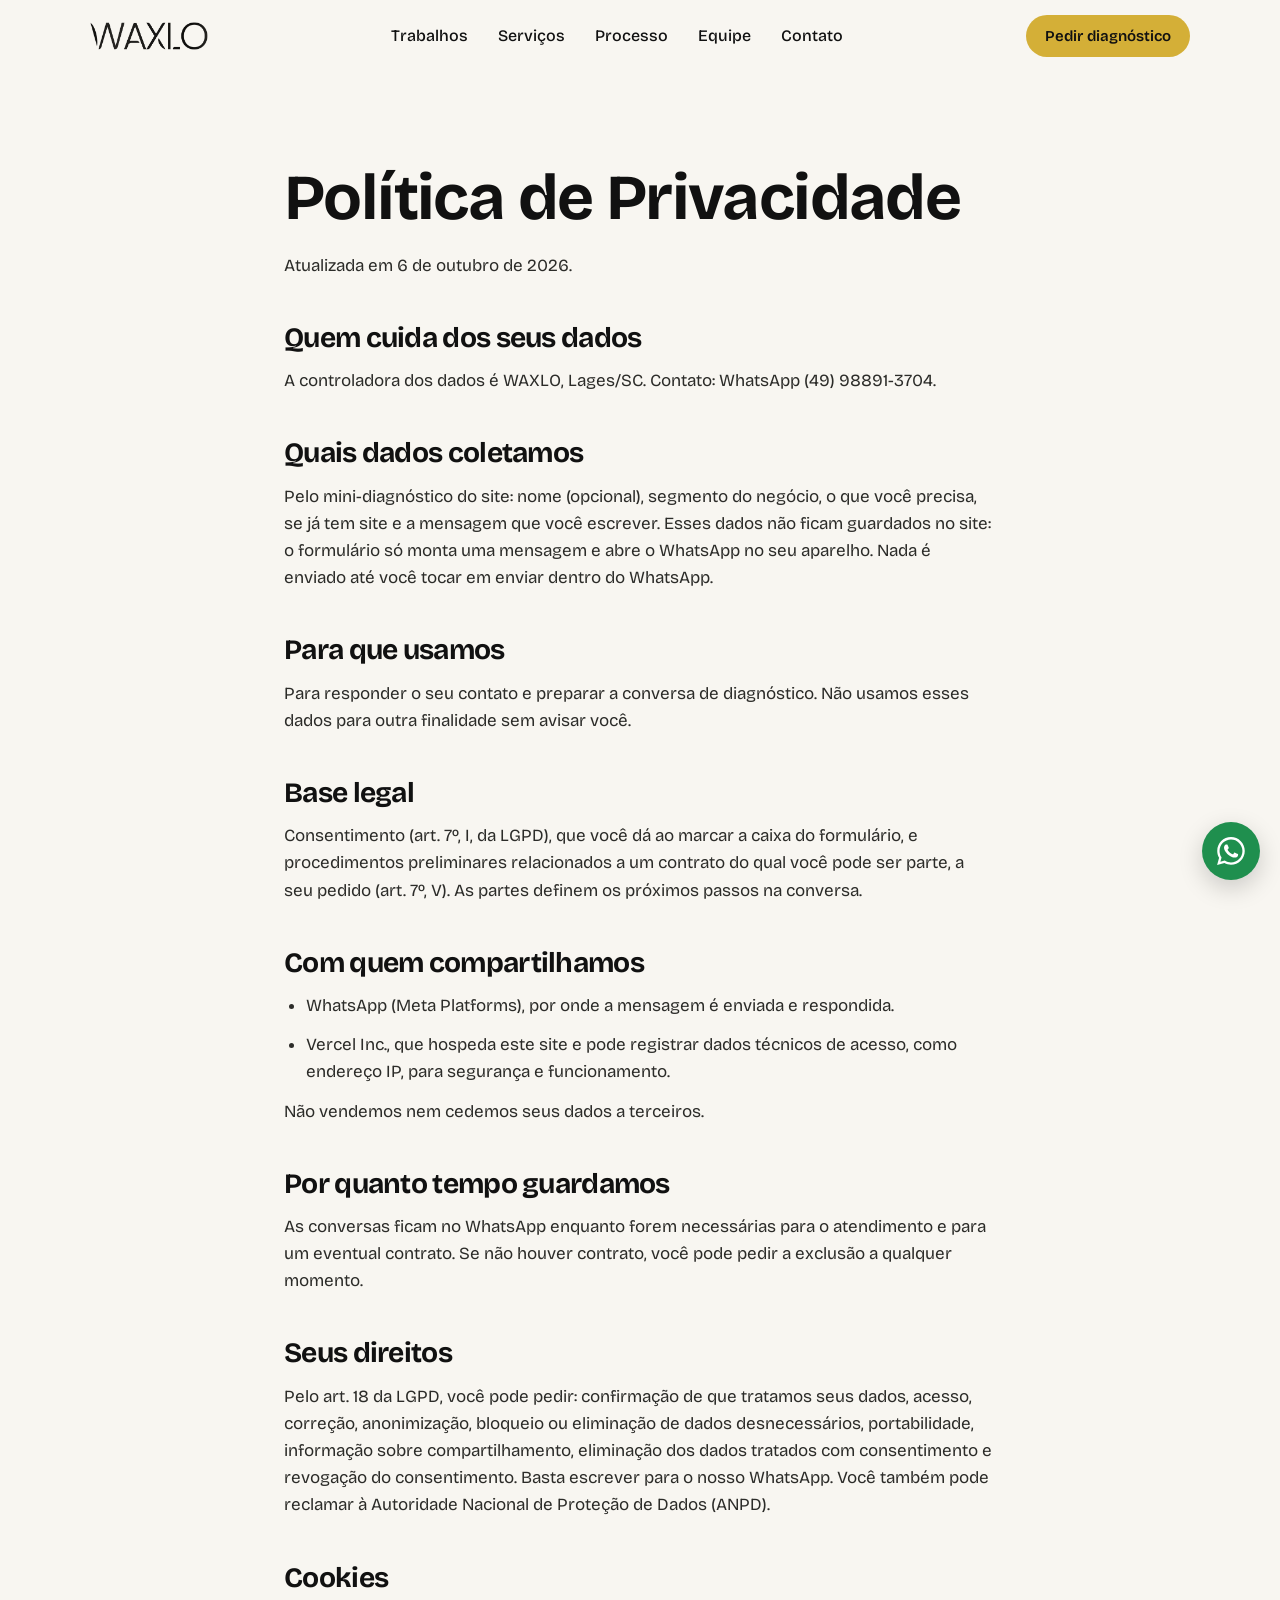
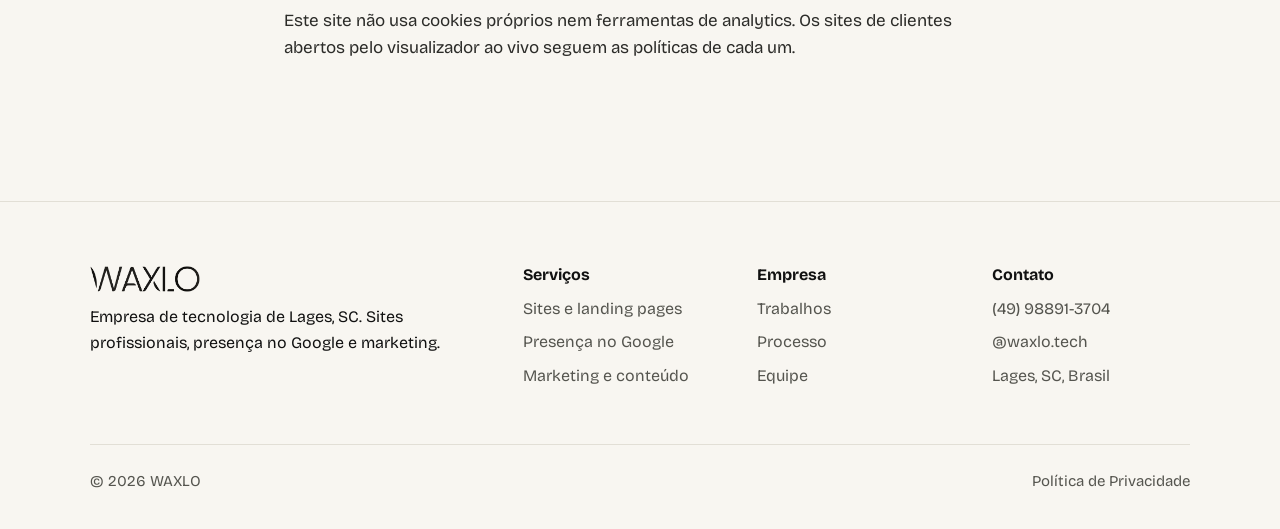
==== politica-de-privacidade/index.html @ 2daf37e9 "Revisão do site: CSS próprio, dados em JSON, páginas de cases, SEO e LGPD Remove Tailwind CDN, GSAP," ====
<!doctype html>
<html lang="pt-BR">
<head>
<meta charset="utf-8">
<meta name="viewport" content="width=device-width, initial-scale=1">
<title>Política de Privacidade | WAXLO</title>
<meta name="description" content="Como a WAXLO, de Lages/SC, trata os dados enviados pelo mini-diagnóstico do site, conforme a LGPD.">
<link rel="canonical" href="https://www.waxlo.com.br/politica-de-privacidade/">
<meta name="theme-color" content="#F8F6F1">
<meta name="robots" content="index, follow">
<meta property="og:type" content="website">
<meta property="og:locale" content="pt_BR">
<meta property="og:site_name" content="WAXLO">
<meta property="og:url" content="https://www.waxlo.com.br/politica-de-privacidade/">
<meta property="og:title" content="Política de Privacidade | WAXLO">
<meta property="og:description" content="Como a WAXLO, de Lages/SC, trata os dados enviados pelo mini-diagnóstico do site, conforme a LGPD.">
<meta property="og:image" content="https://www.waxlo.com.br/assets/og-image.jpg">
<meta property="og:image:width" content="1200">
<meta property="og:image:height" content="630">
<meta property="og:image:alt" content="WAXLO, criação de sites profissionais em Lages, SC">
<meta name="twitter:card" content="summary_large_image">
<link rel="icon" type="image/png" sizes="32x32" href="/assets/favicon-32.png">
<link rel="apple-touch-icon" href="/assets/apple-touch-icon.png">
<link rel="preload" href="/fonts/bricolage-grotesque-latin.woff2" as="font" type="font/woff2" crossorigin>
<style>@font-face {
font-family: "Bricolage Grotesque";
src: url("/fonts/bricolage-grotesque-latin.woff2") format("woff2");
font-weight: 200 800;
font-style: normal;
font-display: swap;
unicode-range: U+0000-00FF, U+0131, U+0152-0153, U+02BB-02BC, U+02C6, U+02DA, U+02DC, U+0304, U+0308, U+0329, U+2000-206F, U+20AC, U+2122, U+2191, U+2193, U+2212, U+2215, U+FEFF, U+FFFD;
}
:root {
--bg: #F8F6F1;
--surface: #FFFFFF;
--line: #E2DFD6;
--ink: #111111;
--muted: #55554F;
--gold: #D4AF37;
--gold-h: #C29F2C;
--dark: #0B0B0B;
--font: "Bricolage Grotesque", ui-sans-serif, system-ui, -apple-system, "Segoe UI", Roboto, Arial, sans-serif;
--wrap: 1180px;
--gutter: clamp(20px, 5vw, 40px);
--radius: 14px;
--space: clamp(72px, 10vw, 128px);
}
*, *::before, *::after { box-sizing: border-box; }
html { -webkit-text-size-adjust: 100%; scroll-padding-top: 84px; }
@media (prefers-reduced-motion: no-preference) { html { scroll-behavior: smooth; } }
body {
margin: 0;
background: var(--bg);
color: var(--ink);
font-family: var(--font);
font-size: 17px;
line-height: 1.6;
-webkit-font-smoothing: antialiased;
text-rendering: optimizeLegibility;
}
img, video, iframe { display: block; max-width: 100%; }
img { height: auto; }
a { color: inherit; }
h1, h2, h3 { font-weight: 700; line-height: 1.08; letter-spacing: -0.025em; margin: 0; font-style: normal; text-wrap: balance; }
p { margin: 0; }
ul, ol { margin: 0; padding: 0; list-style: none; }
button, input, select, textarea { font: inherit; color: inherit; }
:focus-visible { outline: 3px solid var(--ink); outline-offset: 3px; border-radius: 4px; }
.skip { position: absolute; left: 12px; top: -60px; z-index: 100; background: var(--ink); color: var(--bg); padding: 10px 16px; border-radius: 8px; text-decoration: none; }
.skip:focus { top: 12px; }
.sr-only { position: absolute; width: 1px; height: 1px; overflow: hidden; clip: rect(0 0 0 0); white-space: nowrap; }
.wrap { width: 100%; max-width: var(--wrap); margin: 0 auto; padding: 0 var(--gutter); }
.section { padding: var(--space) 0; }
.section--white { background: var(--surface); }
.section--dark { background: var(--dark); color: var(--bg); }
.h2 { font-size: clamp(32px, 4.6vw, 54px); max-width: 18ch; }
.lead { font-size: clamp(18px, 1.6vw, 20px); color: var(--muted); max-width: 56ch; }
.section--dark .lead { color: #C9C6BD; }
.head { display: grid; gap: 18px; margin-bottom: clamp(40px, 5vw, 64px); }
.btn { display: inline-flex; align-items: center; justify-content: center; gap: 10px; min-height: 52px; padding: 0 26px; border-radius: 999px; font-weight: 600; font-size: 16px; text-decoration: none; border: 1.5px solid transparent; cursor: pointer; transition: background-color .2s, color .2s, border-color .2s, transform .2s; }
.btn--gold { background: var(--gold); color: var(--ink); }
.btn--gold:hover { background: var(--gold-h); }
.btn--line { border-color: var(--ink); color: var(--ink); background: transparent; }
.btn--line:hover { background: var(--ink); color: var(--bg); }
.btn--sm { min-height: 42px; padding: 0 18px; font-size: 15px; }
.link { font-weight: 600; text-decoration: underline; text-decoration-thickness: 1.5px; text-underline-offset: 5px; }
.link:hover { text-decoration-color: var(--gold); }
.top { position: sticky; top: 0; z-index: 40; background: rgba(248, 246, 241, .92); backdrop-filter: blur(10px); -webkit-backdrop-filter: blur(10px); border-bottom: 1px solid transparent; transition: border-color .2s; }
.top.is-scrolled { border-bottom-color: var(--line); }
.top__in { display: flex; align-items: center; justify-content: space-between; gap: 24px; height: 72px; }
.logo { display: block; flex-shrink: 0; }
.logo img { height: 28px; width: auto; }
.nav { display: none; gap: 30px; }
.nav a { text-decoration: none; font-size: 16px; font-weight: 500; padding: 6px 0; border-bottom: 1.5px solid transparent; }
.nav a:hover { border-bottom-color: var(--ink); }
.top__cta { display: none; }
.menu-btn { display: inline-flex; align-items: center; justify-content: center; width: 46px; height: 46px; border-radius: 999px; border: 1.5px solid var(--line); background: var(--surface); cursor: pointer; }
.menu-btn span, .menu-btn span::before, .menu-btn span::after { display: block; width: 18px; height: 2px; background: var(--ink); position: relative; transition: transform .2s; }
.menu-btn span::before, .menu-btn span::after { content: ""; position: absolute; left: 0; }
.menu-btn span::before { top: -6px; }
.menu-btn span::after { top: 6px; }
.menu-btn[aria-expanded="true"] span { background: transparent; }
.menu-btn[aria-expanded="true"] span::before { transform: translateY(6px) rotate(45deg); }
.menu-btn[aria-expanded="true"] span::after { transform: translateY(-6px) rotate(-45deg); }
.mnav { position: fixed; inset: 72px 0 0 0; z-index: 39; background: var(--bg); padding: 24px var(--gutter) 40px; display: flex; flex-direction: column; gap: 6px; overflow-y: auto; }
.mnav[hidden] { display: none; }
.mnav a:not(.btn) { font-size: 28px; font-weight: 600; text-decoration: none; padding: 10px 0; border-bottom: 1px solid var(--line); }
.mnav .btn { margin-top: 24px; }
@media (min-width: 960px) {
.nav, .top__cta { display: flex; }
.menu-btn, .mnav { display: none !important; }
}
.hero { padding: clamp(56px, 9vw, 120px) 0 clamp(48px, 7vw, 96px); }
.hero h1 { font-size: clamp(40px, 7.2vw, 88px); max-width: 15ch; letter-spacing: -0.035em; }
.hero__sub { margin-top: 28px; font-size: clamp(18px, 1.8vw, 21px); color: var(--muted); max-width: 60ch; }
.hero__cta { margin-top: 36px; display: flex; flex-wrap: wrap; gap: 12px; }
.proof { border-top: 1px solid var(--line); border-bottom: 1px solid var(--line); background: var(--surface); }
.proof p { padding: 22px 0; font-size: clamp(18px, 2vw, 22px); font-weight: 600; letter-spacing: -0.01em; }
.problem__grid { display: grid; gap: 40px; }
.problem__list li { font-size: clamp(20px, 2.3vw, 27px); font-weight: 600; line-height: 1.3; padding: 22px 0; border-top: 1px solid var(--line); letter-spacing: -0.015em; }
.problem__list li:last-child { border-bottom: 1px solid var(--line); }
.problem__foot { margin-top: 32px; display: flex; flex-wrap: wrap; align-items: center; gap: 12px 28px; }
.problem__foot p { color: var(--muted); font-size: 16px; }
@media (min-width: 960px) { .problem__grid { grid-template-columns: 5fr 7fr; gap: 64px; } }
.diff { display: grid; gap: 1px; background: var(--line); border: 1px solid var(--line); border-radius: var(--radius); overflow: hidden; }
.diff li { background: var(--surface); padding: clamp(28px, 3vw, 40px); font-size: clamp(19px, 1.8vw, 22px); font-weight: 600; line-height: 1.35; letter-spacing: -0.01em; }
@media (min-width: 860px) { .diff { grid-template-columns: repeat(3, 1fr); } }
.filters { display: flex; flex-wrap: wrap; gap: 8px; margin-bottom: 28px; }
.chip { min-height: 42px; padding: 0 18px; border-radius: 999px; border: 1.5px solid var(--line); background: var(--surface); cursor: pointer; font-size: 15px; font-weight: 500; }
.chip[aria-pressed="true"] { background: var(--ink); border-color: var(--ink); color: var(--bg); }
.cases { display: grid; gap: 28px; }
@media (min-width: 760px) { .cases { grid-template-columns: repeat(2, 1fr); } .case--destaque { grid-column: 1 / -1; } }
.case { background: var(--surface); border: 1px solid var(--line); border-radius: var(--radius); overflow: hidden; display: flex; flex-direction: column; }
.case[hidden] { display: none; }
.case__media { position: relative; aspect-ratio: 16 / 9; background: #ECE9E1; overflow: hidden; }
.case__media img, .case__media video { position: absolute; inset: 0; width: 100%; height: 100%; object-fit: cover; object-position: top center; }
.case__media video { opacity: 0; transition: opacity .3s; }
.case__media video.is-on { opacity: 1; }
.case__pause { position: absolute; right: 12px; bottom: 12px; width: 40px; height: 40px; border-radius: 999px; border: 0; background: rgba(11, 11, 11, .78); color: #fff; cursor: pointer; display: inline-flex; align-items: center; justify-content: center; }
.case__pause svg { width: 16px; height: 16px; }
.case__body { padding: clamp(22px, 2.6vw, 32px); display: grid; gap: 10px; flex: 1; align-content: start; }
.case__tag { justify-self: start; font-size: 14px; font-weight: 600; padding: 4px 12px; border-radius: 999px; background: var(--ink); color: var(--bg); }
.case h3 { font-size: clamp(24px, 2.4vw, 30px); }
.case h3 a { text-decoration: none; }
.case h3 a:hover { text-decoration: underline; text-underline-offset: 5px; }
.case__meta { color: var(--muted); font-size: 16px; }
.case__frase { font-size: 18px; }
.case__logo { height: 40px; width: auto; }
.case__actions { display: flex; flex-wrap: wrap; gap: 10px 20px; align-items: center; margin-top: 10px; }
.case__actions button { background: none; border: 0; padding: 0; cursor: pointer; }
.work__after { margin-top: 36px; font-size: 18px; }
.viewer { width: min(1180px, calc(100vw - 24px)); max-width: none; max-height: calc(100vh - 24px); padding: 0; border: 0; border-radius: var(--radius); background: var(--surface); color: var(--ink); }
.viewer::backdrop { background: rgba(11, 11, 11, .7); }
.viewer__bar { display: flex; align-items: center; gap: 12px; padding: 12px 14px; border-bottom: 1px solid var(--line); flex-wrap: wrap; }
.viewer__dots { display: flex; gap: 6px; }
.viewer__dots i { width: 11px; height: 11px; border-radius: 50%; background: var(--line); }
.viewer__url { flex: 1; min-width: 140px; font-size: 15px; color: var(--muted); background: var(--bg); border-radius: 999px; padding: 6px 14px; white-space: nowrap; overflow: hidden; text-overflow: ellipsis; }
.viewer__modes { display: inline-flex; border: 1.5px solid var(--line); border-radius: 999px; padding: 3px; }
.viewer__modes button { border: 0; background: none; border-radius: 999px; padding: 6px 14px; cursor: pointer; font-size: 15px; }
.viewer__modes button[aria-pressed="true"] { background: var(--ink); color: var(--bg); }
.viewer__close { width: 40px; height: 40px; border-radius: 999px; border: 1.5px solid var(--line); background: none; cursor: pointer; font-size: 22px; line-height: 1; }
.viewer__stage { background: #ECE9E1; display: flex; justify-content: center; height: min(72vh, 760px); }
.viewer__stage iframe { width: 100%; height: 100%; border: 0; background: #fff; transition: width .25s; }
.viewer[data-mode="mobile"] .viewer__stage iframe { width: 390px; max-width: 100%; border-left: 1px solid var(--line); border-right: 1px solid var(--line); }
.viewer__foot { padding: 12px 16px; font-size: 15px; color: var(--muted); display: flex; flex-wrap: wrap; gap: 8px 20px; justify-content: space-between; }
.svc { display: grid; }
.svc li { display: grid; gap: 10px; padding: 30px 0; border-top: 1px solid var(--line); }
.svc li:last-child { border-bottom: 1px solid var(--line); }
.svc h3 { font-size: clamp(24px, 2.6vw, 32px); }
.svc p { color: var(--muted); max-width: 62ch; font-size: 18px; }
@media (min-width: 860px) { .svc li { grid-template-columns: 5fr 7fr; gap: 40px; align-items: baseline; } }
.pack { margin-top: 56px; background: var(--dark); color: var(--bg); border-radius: calc(var(--radius) + 6px); padding: clamp(32px, 5vw, 56px); display: grid; gap: 32px; }
.pack h3 { font-size: clamp(28px, 3.4vw, 42px); }
.pack p { color: #C9C6BD; margin-top: 12px; font-size: 18px; }
.pack ul { display: grid; gap: 12px; }
.pack li { display: flex; gap: 12px; align-items: center; font-size: 18px; }
.pack li::before { content: ""; width: 18px; height: 10px; border-left: 2px solid var(--gold); border-bottom: 2px solid var(--gold); transform: rotate(-45deg) translateY(-3px); flex-shrink: 0; }
.pack .btn { justify-self: start; }
@media (min-width: 860px) { .pack { grid-template-columns: 1fr 1fr; align-items: center; } }
.soon { border-top: 1px solid var(--line); border-bottom: 1px solid var(--line); padding: 28px 0; }
.soon .wrap { display: flex; flex-wrap: wrap; gap: 12px 28px; align-items: center; justify-content: space-between; }
.soon p { font-size: 18px; max-width: 60ch; }
.steps { display: grid; gap: 1px; background: #262626; border: 1px solid #262626; border-radius: var(--radius); overflow: hidden; counter-reset: s; }
.steps li { background: var(--dark); padding: clamp(28px, 3vw, 36px); display: grid; gap: 12px; align-content: start; }
.steps .n { font-size: 40px; font-weight: 700; color: var(--gold); line-height: 1; }
.steps h3 { font-size: 22px; }
.steps p { color: #C9C6BD; font-size: 17px; }
@media (min-width: 700px) { .steps { grid-template-columns: repeat(2, 1fr); } }
@media (min-width: 1080px) { .steps { grid-template-columns: repeat(4, 1fr); } }
.team { display: grid; gap: 28px; }
.team li { border-top: 2px solid var(--ink); padding-top: 22px; display: grid; gap: 8px; align-content: start; }
.team img { width: 100%; aspect-ratio: 4 / 5; object-fit: cover; border-radius: var(--radius); margin-bottom: 14px; }
.team h3 { font-size: 24px; }
.team .role { font-weight: 600; }
.team p:not(.role) { color: var(--muted); }
@media (min-width: 760px) { .team { grid-template-columns: repeat(3, 1fr); } }
.faq { max-width: 820px; }
.faq details { border-top: 1px solid var(--line); }
.faq details:last-child { border-bottom: 1px solid var(--line); }
.faq summary { list-style: none; cursor: pointer; display: flex; justify-content: space-between; align-items: center; gap: 20px; padding: 24px 0; font-size: clamp(19px, 1.9vw, 22px); font-weight: 600; }
.faq summary::-webkit-details-marker { display: none; }
.faq summary::after { content: "+"; font-size: 28px; font-weight: 400; line-height: 1; transition: transform .2s; }
.faq details[open] summary::after { transform: rotate(45deg); }
.faq details p { padding: 0 0 26px; color: var(--muted); max-width: 66ch; }
.contact__grid { display: grid; gap: 48px; }
@media (min-width: 960px) { .contact__grid { grid-template-columns: 5fr 6fr; gap: 72px; } }
.contact__alt { margin-top: 28px; display: grid; gap: 8px; font-size: 18px; }
.contact__alt a { color: var(--bg); }
.form { background: var(--surface); color: var(--ink); border-radius: calc(var(--radius) + 4px); padding: clamp(24px, 3.4vw, 40px); display: grid; gap: 22px; }
.form h3 { font-size: 26px; }
.field { display: grid; gap: 8px; border: 0; margin: 0; padding: 0; min-width: 0; }
.field > label, .field legend { font-weight: 600; font-size: 16px; padding: 0; margin-bottom: 8px; }
.field input[type="text"], .field textarea { width: 100%; min-height: 50px; padding: 12px 14px; border: 1.5px solid var(--line); border-radius: 10px; background: var(--bg); }
.field textarea { min-height: 96px; resize: vertical; }
.field input:focus-visible, .field textarea:focus-visible { outline: 3px solid var(--ink); outline-offset: 1px; }
.opts { display: flex; flex-wrap: wrap; gap: 8px; }
.opt { position: relative; }
.opt input { position: absolute; opacity: 0; inset: 0; margin: 0; cursor: pointer; }
.opt span { display: inline-flex; align-items: center; min-height: 42px; padding: 0 16px; border: 1.5px solid var(--line); border-radius: 999px; font-size: 15px; background: var(--bg); }
.opt input:checked + span { background: var(--ink); border-color: var(--ink); color: var(--bg); }
.opt input:focus-visible + span { outline: 3px solid var(--ink); outline-offset: 2px; }
.consent { display: flex; gap: 12px; align-items: flex-start; font-size: 15px; color: var(--muted); }
.consent input { width: 20px; height: 20px; margin: 2px 0 0; flex-shrink: 0; accent-color: var(--ink); }
.consent a { color: var(--ink); }
.form__err { color: #A1261B; font-size: 15px; font-weight: 600; }
.form__err:empty { display: none; }
.form .btn { width: 100%; }
.foot { padding: 64px 0 36px; border-top: 1px solid var(--line); font-size: 16px; }
.foot__grid { display: grid; gap: 36px; grid-template-columns: repeat(2, 1fr); }
.foot__brand { grid-column: 1 / -1; display: grid; gap: 12px; align-content: start; }
.foot__brand img { height: 26px; width: auto; }
.foot h2 { font-size: 16px; letter-spacing: 0; margin-bottom: 12px; }
.foot li { margin-bottom: 8px; color: var(--muted); }
.foot a { text-decoration: none; }
.foot a:hover { text-decoration: underline; text-underline-offset: 4px; }
.foot__legal { margin-top: 48px; padding-top: 24px; border-top: 1px solid var(--line); display: flex; flex-wrap: wrap; justify-content: space-between; gap: 8px 24px; color: var(--muted); font-size: 15px; }
@media (min-width: 860px) { .foot__grid { grid-template-columns: 2fr 1fr 1fr 1fr; } .foot__brand { grid-column: auto; } }
.wpp { position: fixed; right: 20px; bottom: 20px; z-index: 30; width: 58px; height: 58px; border-radius: 999px; background: #1F8F4E; color: #fff; display: inline-flex; align-items: center; justify-content: center; box-shadow: 0 8px 24px rgba(0, 0, 0, .18); }
.wpp svg { width: 28px; height: 28px; }
.page { padding: clamp(48px, 7vw, 96px) 0 var(--space); }
.page h1 { font-size: clamp(36px, 5.6vw, 64px); max-width: 18ch; }
.crumbs { font-size: 15px; color: var(--muted); margin-bottom: 28px; }
.crumbs a { color: var(--ink); }
.case-meta { display: flex; flex-wrap: wrap; gap: 8px 24px; margin-top: 20px; color: var(--muted); font-size: 17px; }
.case-meta strong { color: var(--ink); font-weight: 600; }
.case-desc { margin-top: 28px; font-size: clamp(18px, 1.8vw, 21px); max-width: 62ch; }
.shots { margin-top: 48px; display: grid; gap: 24px; }
.shots img { border-radius: var(--radius); border: 1px solid var(--line); width: 100%; }
.prose { max-width: 72ch; }
.prose h2 { font-size: clamp(22px, 2.4vw, 28px); margin: 44px 0 14px; }
.prose p, .prose li { color: #2C2C29; margin-bottom: 12px; }
.prose ul { list-style: disc; padding-left: 22px; }
@media (prefers-reduced-motion: no-preference) {
.js .rv { opacity: 0; transform: translateY(18px); transition: opacity .6s ease, transform .6s ease; }
.js .rv.in { opacity: 1; transform: none; }
}</style>
<script>document.documentElement.className="js"</script>

<script src="/assets/site.js" defer></script>
</head>
<body>
<a class="skip" href="#conteudo">Pular para o conteúdo</a>
<header class="top">
  <div class="wrap top__in">
    <a class="logo" href="/" aria-label="WAXLO, página inicial"><img src="/assets/escritaWaxlo-alpha-dark.png" alt="WAXLO" width="118" height="28"></a>
    <nav class="nav" aria-label="Principal"><a href="/#trabalhos">Trabalhos</a><a href="/#servicos">Serviços</a><a href="/#processo">Processo</a><a href="/#equipe">Equipe</a><a href="/#contato">Contato</a></nav>
    <a class="btn btn--gold btn--sm top__cta" href="/#contato">Pedir diagnóstico</a>
    <button class="menu-btn" type="button" aria-expanded="false" aria-controls="mnav" aria-label="Abrir menu"><span></span></button>
  </div>
</header>
<nav id="mnav" class="mnav" aria-label="Menu" hidden><a href="/#trabalhos">Trabalhos</a><a href="/#servicos">Serviços</a><a href="/#processo">Processo</a><a href="/#equipe">Equipe</a><a href="/#contato">Contato</a><a class="btn btn--gold" href="/#contato">Pedir diagnóstico</a></nav>
<main id="conteudo">
<article class="page"><div class="wrap prose">
  <h1>Política de Privacidade</h1>
  <p style="margin-top:20px">Atualizada em 6 de outubro de 2026.</p>
  <h2>Quem cuida dos seus dados</h2>
  <p>A controladora dos dados é WAXLO, Lages/SC. Contato: WhatsApp (49) 98891-3704.</p>
  <h2>Quais dados coletamos</h2>
  <p>Pelo mini-diagnóstico do site: nome (opcional), segmento do negócio, o que você precisa, se já tem site e a mensagem que você escrever. Esses dados não ficam guardados no site: o formulário só monta uma mensagem e abre o WhatsApp no seu aparelho. Nada é enviado até você tocar em enviar dentro do WhatsApp.</p>
  <h2>Para que usamos</h2>
  <p>Para responder o seu contato e preparar a conversa de diagnóstico. Não usamos esses dados para outra finalidade sem avisar você.</p>
  <h2>Base legal</h2>
  <p>Consentimento (art. 7º, I, da LGPD), que você dá ao marcar a caixa do formulário, e procedimentos preliminares relacionados a um contrato do qual você pode ser parte, a seu pedido (art. 7º, V). As partes definem os próximos passos na conversa.</p>
  <h2>Com quem compartilhamos</h2>
  <ul>
    <li>WhatsApp (Meta Platforms), por onde a mensagem é enviada e respondida.</li>
    <li>Vercel Inc., que hospeda este site e pode registrar dados técnicos de acesso, como endereço IP, para segurança e funcionamento.</li>
  </ul>
  <p>Não vendemos nem cedemos seus dados a terceiros.</p>
  <h2>Por quanto tempo guardamos</h2>
  <p>As conversas ficam no WhatsApp enquanto forem necessárias para o atendimento e para um eventual contrato. Se não houver contrato, você pode pedir a exclusão a qualquer momento.</p>
  <h2>Seus direitos</h2>
  <p>Pelo art. 18 da LGPD, você pode pedir: confirmação de que tratamos seus dados, acesso, correção, anonimização, bloqueio ou eliminação de dados desnecessários, portabilidade, informação sobre compartilhamento, eliminação dos dados tratados com consentimento e revogação do consentimento. Basta escrever para o nosso WhatsApp. Você também pode reclamar à Autoridade Nacional de Proteção de Dados (ANPD).</p>
  <h2>Cookies</h2>
  <p>Este site não usa cookies próprios nem ferramentas de analytics. Os sites de clientes abertos pelo visualizador ao vivo seguem as políticas de cada um.</p>
</div></article>
</main>
<footer class="foot">
  <div class="wrap">
    <div class="foot__grid">
      <div class="foot__brand">
        <img src="/assets/escritaWaxlo-alpha-dark.png" alt="WAXLO" width="110" height="26" loading="lazy">
        <p>Empresa de tecnologia de Lages, SC. Sites profissionais, presença no Google e marketing.</p>
      </div>
      <div>
        <h2>Serviços</h2>
        <ul><li><a href="/#servicos">Sites e landing pages</a></li><li><a href="/#servicos">Presença no Google</a></li><li><a href="/#servicos">Marketing e conteúdo</a></li></ul>
      </div>
      <div>
        <h2>Empresa</h2>
        <ul><li><a href="/#trabalhos">Trabalhos</a></li><li><a href="/#processo">Processo</a></li><li><a href="/#equipe">Equipe</a></li></ul>
      </div>
      <div>
        <h2>Contato</h2>
        <ul><li><a href="https://wa.me/5549988913704" target="_blank" rel="noopener">(49) 98891-3704</a></li><li><a href="https://www.instagram.com/waxlo.tech/" target="_blank" rel="noopener">@waxlo.tech</a></li><li>Lages, SC, Brasil</li></ul>
      </div>
    </div>
    <div class="foot__legal">
      <p>© 2026 WAXLO</p>
      <a href="/politica-de-privacidade/">Política de Privacidade</a>
    </div>
  </div>
</footer>
<a class="wpp" href="https://wa.me/5549988913704" target="_blank" rel="noopener" aria-label="Falar com a WAXLO no WhatsApp"><svg viewBox="0 0 24 24" aria-hidden="true"><path fill="currentColor" d="M17.5 14.4c-.3-.1-1.8-.9-2-1-.3-.1-.5-.1-.7.1-.2.3-.8 1-.9 1.2-.2.2-.3.2-.6.1-.3-.1-1.3-.5-2.4-1.5-.9-.8-1.5-1.8-1.7-2.1-.2-.3 0-.5.1-.6l.4-.5c.1-.2.2-.3.3-.5.1-.2 0-.4 0-.5l-.9-2.2c-.2-.6-.5-.5-.7-.5h-.6c-.2 0-.5.1-.8.4-.3.3-1 1-1 2.5s1.1 2.9 1.2 3.1c.1.2 2.1 3.2 5.1 4.5.7.3 1.3.5 1.7.6.7.2 1.4.2 1.9.1.6-.1 1.8-.7 2-1.4.2-.7.2-1.3.2-1.4-.1-.1-.3-.2-.6-.4zM12 21.8c-1.8 0-3.5-.5-5-1.4l-.4-.2-3.7 1 1-3.6-.2-.4c-1-1.6-1.5-3.4-1.5-5.2 0-5.4 4.4-9.8 9.8-9.8 2.6 0 5.1 1 6.9 2.9 1.8 1.8 2.9 4.3 2.9 6.9 0 5.4-4.4 9.8-9.8 9.8zm8.4-18.2C18.1 1.3 15.2.1 12 .1 5.5.1.2 5.4.2 11.9c0 2.1.5 4.1 1.6 5.9L.1 24l6.3-1.7c1.7.9 3.7 1.4 5.6 1.4 6.5 0 11.8-5.3 11.8-11.8 0-3.2-1.2-6.1-3.4-8.3z"/></svg></a>
</body>
</html>
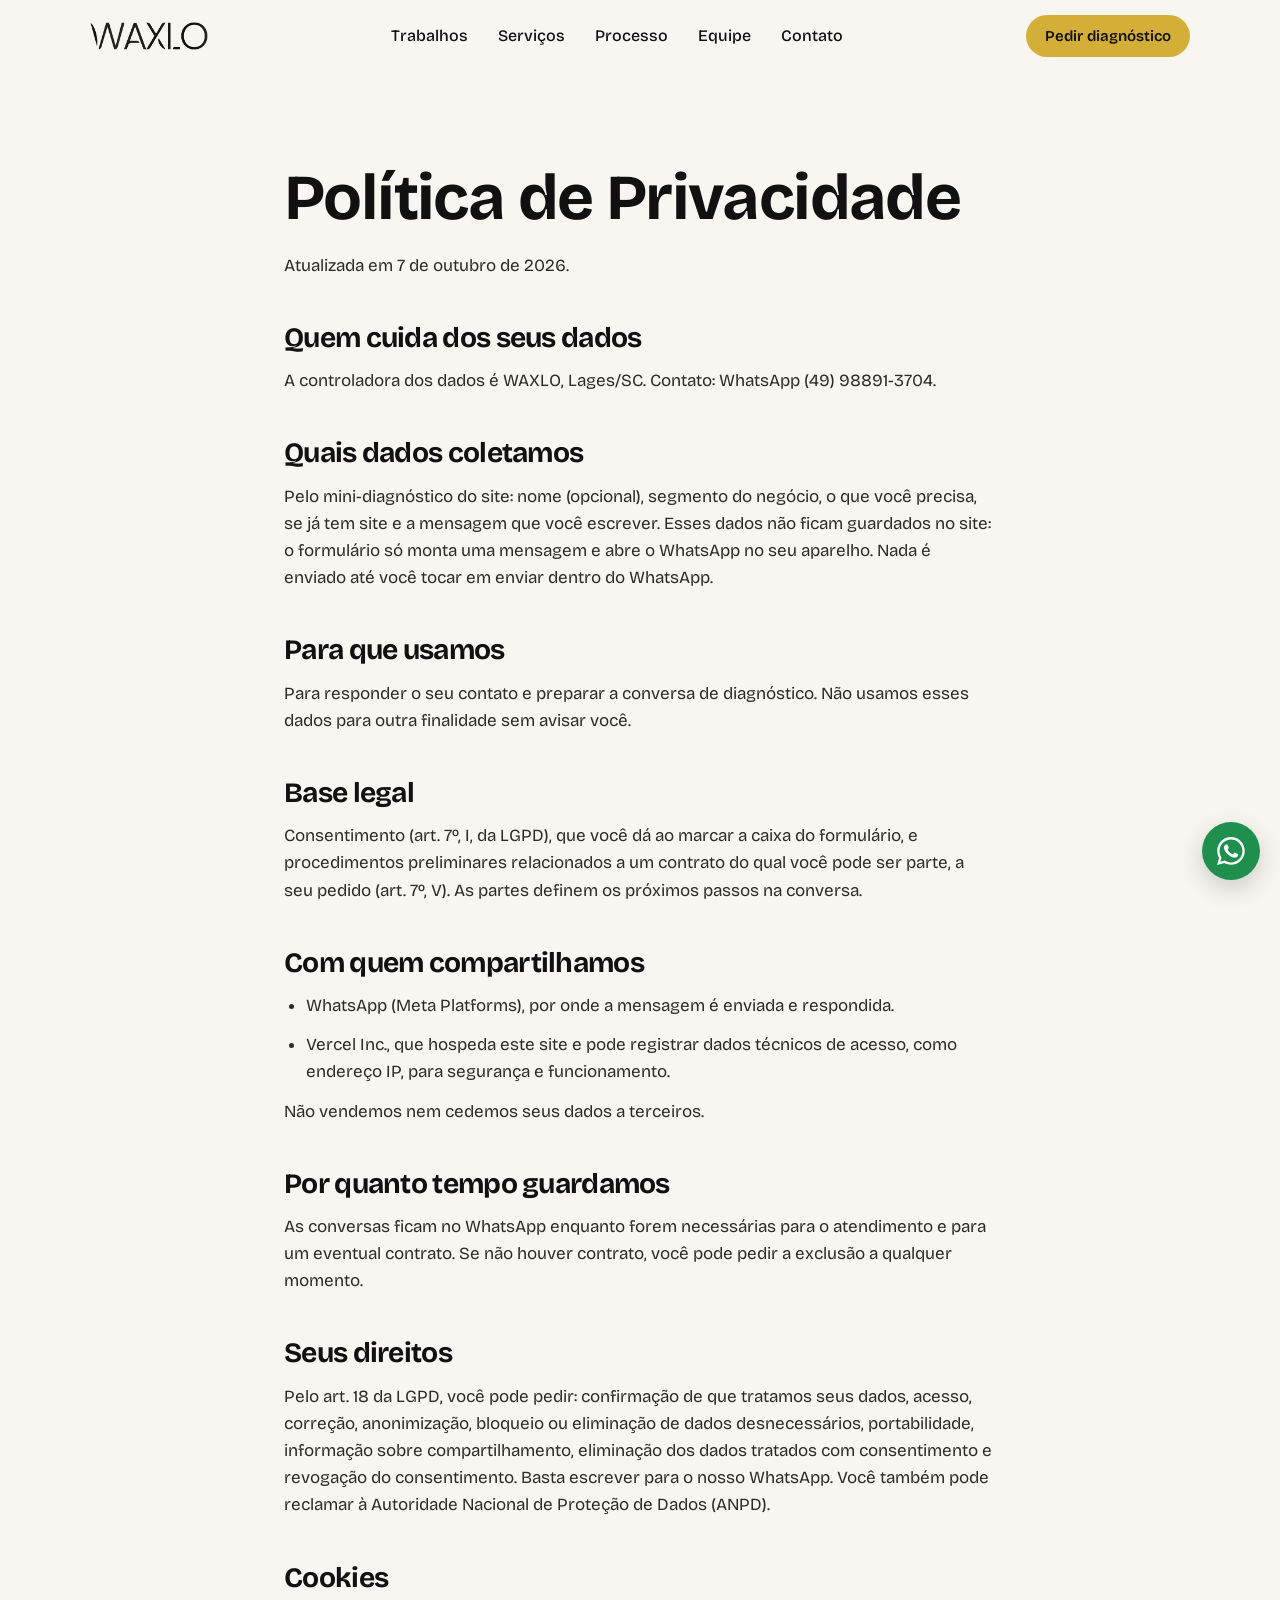
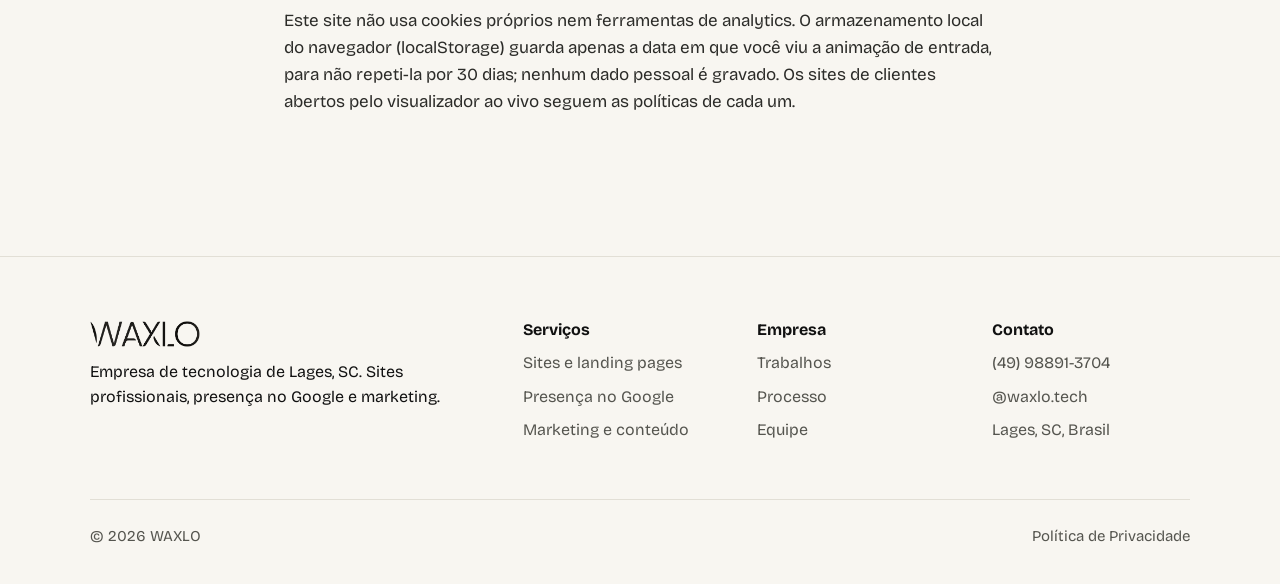
==== commit 252a5a13: "Entrada animada, hero em vídeo, favicon do W e og-image da logo Intro em vídeo (≥768 px) e em CSS (m" ====
--- a/politica-de-privacidade/index.html
+++ b/politica-de-privacidade/index.html
@@ -19,6 +19,7 @@
 <meta property="og:image:height" content="630">
 <meta property="og:image:alt" content="WAXLO, criação de sites profissionais em Lages, SC">
 <meta name="twitter:card" content="summary_large_image">
+<link rel="icon" type="image/svg+xml" href="/assets/favicon.svg">
 <link rel="icon" type="image/png" sizes="32x32" href="/assets/favicon-32.png">
 <link rel="apple-touch-icon" href="/assets/apple-touch-icon.png">
 <link rel="preload" href="/fonts/bricolage-grotesque-latin.woff2" as="font" type="font/woff2" crossorigin>
@@ -114,6 +115,42 @@
 .hero h1 { font-size: clamp(40px, 7.2vw, 88px); max-width: 15ch; letter-spacing: -0.035em; }
 .hero__sub { margin-top: 28px; font-size: clamp(18px, 1.8vw, 21px); color: var(--muted); max-width: 60ch; }
 .hero__cta { margin-top: 36px; display: flex; flex-wrap: wrap; gap: 12px; }
+.hero__grid { display: grid; gap: 40px; align-items: center; }
+.hero__media { position: relative; aspect-ratio: 16 / 9; background: var(--bg); overflow: hidden; }
+.hero__media video, .hero__media img { position: absolute; inset: 0; width: 100%; height: 100%; object-fit: cover; }
+.hero__media video, .hero__media img {
+-webkit-mask-image: linear-gradient(to right, transparent, #000 8%, #000 92%, transparent), linear-gradient(to bottom, transparent, #000 8%, #000 92%, transparent);
+-webkit-mask-composite: source-in;
+mask-image: linear-gradient(to right, transparent, #000 8%, #000 92%, transparent), linear-gradient(to bottom, transparent, #000 8%, #000 92%, transparent);
+mask-composite: intersect;
+}
+.hero__media video { opacity: 0; transition: opacity .6s ease; }
+.hero__media video.is-on { opacity: 1; }
+.hero__pause { position: absolute; right: 10px; bottom: 10px; width: 38px; height: 38px; border-radius: 999px; border: 1.5px solid var(--line); background: rgba(248, 246, 241, .9); color: var(--ink); cursor: pointer; display: inline-flex; align-items: center; justify-content: center; }
+.hero__pause[hidden] { display: none; }
+.hero__pause svg { width: 14px; height: 14px; }
+@media (max-width: 767px) { .hero__media--nostatic { display: none; } }
+@media (min-width: 1024px) {
+.hero__grid { grid-template-columns: minmax(0, 1fr) minmax(0, 1fr); gap: 24px; }
+.hero h1 { font-size: clamp(44px, 4.3vw, 62px); max-width: 16ch; }
+.hero { padding-top: clamp(48px, 6vw, 88px); }
+}
+html.intro::after { content: ""; position: fixed; inset: 0; z-index: 90; background: var(--bg); animation: introSafety 0s linear 2.5s forwards; }
+html.intro.intro-ready::after { display: none; }
+@keyframes introSafety { to { visibility: hidden; } }
+html.intro .logo img { opacity: 0; }
+.logo img { transition: opacity .6s ease; }
+.intro-ov { position: fixed; inset: 0; z-index: 100; background: var(--bg); display: flex; align-items: center; justify-content: center; transition: opacity .6s ease; cursor: pointer; }
+.intro-ov.is-out { opacity: 0; pointer-events: none; }
+.intro-ov__box { position: relative; width: min(100vw, calc(100vh * 16 / 9)); aspect-ratio: 16 / 9; container-type: size; }
+.intro-ov__box video { position: absolute; inset: 0; width: 100%; height: 100%; object-fit: contain; }
+.intro-ov__logo { position: absolute; left: 50%; top: 50%; width: 44%; height: auto; transform: translate(-50%, calc(-50% - 0.556cqh)); opacity: 0; transition: opacity .3s linear; }
+.intro-ov__logo.is-on { opacity: 1; }
+.intro-ov__skip { position: absolute; top: 18px; right: 18px; z-index: 2; min-height: 44px; padding: 0 20px; border-radius: 999px; border: 1.5px solid var(--ink); background: var(--bg); color: var(--ink); font-weight: 600; font-size: 16px; cursor: pointer; }
+.intro-ov--css .intro-ov__line { position: absolute; left: 0; top: calc(50% + 48px); width: 100%; height: 1px; background: var(--gold); transform: scaleX(0); transform-origin: left; animation: introLine .7s cubic-bezier(.6, 0, .2, 1) forwards; }
+.intro-ov--css .intro-ov__mark { position: relative; width: min(64vw, 280px); height: auto; opacity: 0; animation: introFade .45s ease .55s forwards; }
+@keyframes introLine { to { transform: scaleX(1); } }
+@keyframes introFade { to { opacity: 1; } }
 .proof { border-top: 1px solid var(--line); border-bottom: 1px solid var(--line); background: var(--surface); }
 .proof p { padding: 22px 0; font-size: clamp(18px, 2vw, 22px); font-weight: 600; letter-spacing: -0.01em; }
 .problem__grid { display: grid; gap: 40px; }
@@ -254,7 +291,8 @@
 .js .rv { opacity: 0; transform: translateY(18px); transition: opacity .6s ease, transform .6s ease; }
 .js .rv.in { opacity: 1; transform: none; }
 }</style>
-<script>document.documentElement.className="js"</script>
+<script>document.documentElement.classList.add("js")</script>
+
 
 <script src="/assets/site.js" defer></script>
 </head>
@@ -272,7 +310,7 @@
 <main id="conteudo">
 <article class="page"><div class="wrap prose">
   <h1>Política de Privacidade</h1>
-  <p style="margin-top:20px">Atualizada em 6 de outubro de 2026.</p>
+  <p style="margin-top:20px">Atualizada em 7 de outubro de 2026.</p>
   <h2>Quem cuida dos seus dados</h2>
   <p>A controladora dos dados é WAXLO, Lages/SC. Contato: WhatsApp (49) 98891-3704.</p>
   <h2>Quais dados coletamos</h2>
@@ -292,7 +330,7 @@
   <h2>Seus direitos</h2>
   <p>Pelo art. 18 da LGPD, você pode pedir: confirmação de que tratamos seus dados, acesso, correção, anonimização, bloqueio ou eliminação de dados desnecessários, portabilidade, informação sobre compartilhamento, eliminação dos dados tratados com consentimento e revogação do consentimento. Basta escrever para o nosso WhatsApp. Você também pode reclamar à Autoridade Nacional de Proteção de Dados (ANPD).</p>
   <h2>Cookies</h2>
-  <p>Este site não usa cookies próprios nem ferramentas de analytics. Os sites de clientes abertos pelo visualizador ao vivo seguem as políticas de cada um.</p>
+  <p>Este site não usa cookies próprios nem ferramentas de analytics. O armazenamento local do navegador (localStorage) guarda apenas a data em que você viu a animação de entrada, para não repeti-la por 30 dias; nenhum dado pessoal é gravado. Os sites de clientes abertos pelo visualizador ao vivo seguem as políticas de cada um.</p>
 </div></article>
 </main>
 <footer class="foot">
